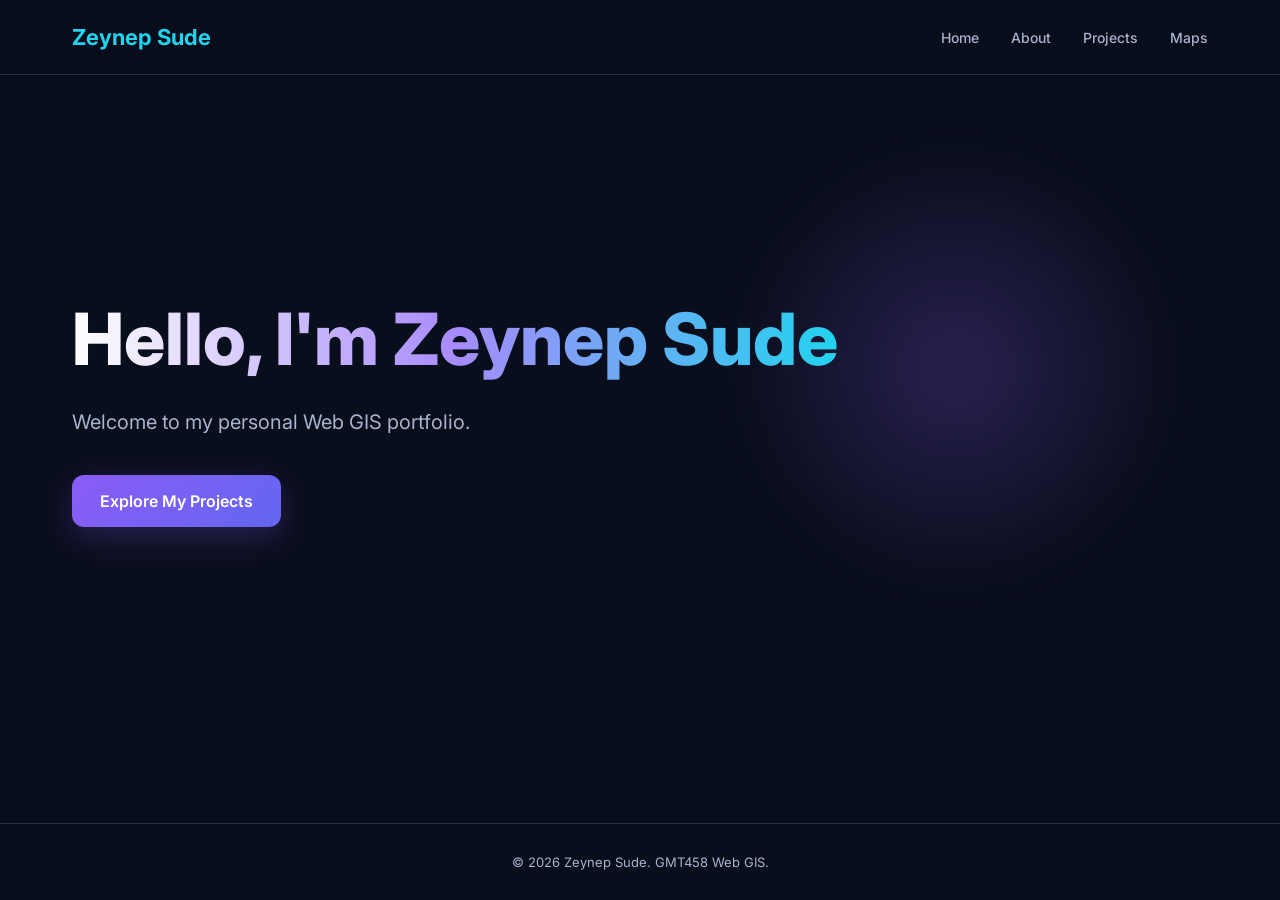
==== index.html @ 90a48ed6 "Create Home and About portfolio pages" ====
<!DOCTYPE html>
<html lang="en">
<head>
    <meta charset="UTF-8">
    <meta name="viewport" content="width=device-width, initial-scale=1.0">
    <title>Zeynep Sude | Personal Portfolio</title>
    <link rel="stylesheet" href="css/style.css">
</head>
<body>

    <header>
        <nav>
            <h2>Zeynep Sude</h2>

            <ul>
                <li><a href="index.html">Home</a></li>
                <li><a href="about.html">About</a></li>
                <li><a href="projects.html">Projects</a></li>
                <li><a href="maps.html">Maps</a></li>
            </ul>
        </nav>
    </header>

    <main>
        <section class="hero">
            <h1>Hello, I'm Zeynep Sude</h1>
            <p>Welcome to my personal Web GIS portfolio.</p>
            <a href="projects.html">Explore My Projects</a>
        </section>
    </main>

    <footer>
        <p>© 2026 Zeynep Sude. GMT458 Web GIS.</p>
    </footer>

</body>
</html>
---- css/style.css ----
@import url('https://fonts.googleapis.com/css2?family=Inter:wght@400;500;600;700;800&display=swap');

:root {
    --bg: #090e1c;
    --surface: #121b2e;
    --text: #f4f7ff;
    --muted: #a6b4cd;
    --accent: #8b5cf6;
    --cyan: #22d3ee;
}

* {
    margin: 0;
    padding: 0;
    box-sizing: border-box;
}

body {
    font-family: 'Inter', sans-serif;
    background: var(--bg);
    color: var(--text);
    min-height: 100vh;
    display: flex;
    flex-direction: column;
}

header {
    position: sticky;
    top: 0;
    z-index: 100;
    background: rgba(9, 14, 28, 0.85);
    backdrop-filter: blur(16px);
    border-bottom: 1px solid #243047;
}

nav {
    max-width: 1200px;
    margin: auto;
    padding: 24px 32px;
    display: flex;
    align-items: center;
    justify-content: space-between;
}

nav h2 {
    font-size: 22px;
    color: var(--cyan);
}

nav ul {
    display: flex;
    gap: 32px;
    list-style: none;
}

nav a {
    color: var(--muted);
    text-decoration: none;
    font-size: 14px;
    font-weight: 500;
    transition: color 0.3s ease;
}

nav a:hover {
    color: var(--cyan);
}

main {
    flex: 1;
}

.hero {
    max-width: 1200px;
    min-height: 75vh;
    margin: auto;
    padding: 100px 32px;
    display: flex;
    flex-direction: column;
    align-items: flex-start;
    justify-content: center;
    position: relative;
    isolation: isolate;
    animation: fadeInUp 1s ease both;
}

.hero::before {
    content: "";
    position: absolute;
    width: 450px;
    height: 450px;
    right: 5%;
    top: 10%;
    z-index: -1;
    background: radial-gradient(
        circle,
        rgba(139, 92, 246, 0.25),
        transparent 70%
    );
    filter: blur(25px);
    pointer-events: none;
}

.hero h1 {
    font-size: clamp(38px, 6vw, 72px);
    font-weight: 800;
    line-height: 1.15;
    max-width: 850px;
    margin-bottom: 24px;
    background: linear-gradient(90deg, #ffffff, #a78bfa, #22d3ee);
    background-clip: text;
    -webkit-background-clip: text;
    -webkit-text-fill-color: transparent;
}

.hero p {
    font-size: 20px;
    color: var(--muted);
    line-height: 1.7;
    margin-bottom: 36px;
}

.hero a {
    display: inline-block;
    background: linear-gradient(135deg, var(--accent), #6366f1);
    color: white;
    padding: 16px 28px;
    border-radius: 12px;
    font-weight: 600;
    text-decoration: none;
    box-shadow: 0 10px 35px rgba(139, 92, 246, 0.25);
    transition: transform 0.3s ease, box-shadow 0.3s ease;
}

.hero a:hover {
    transform: translateY(-5px);
    box-shadow: 0 15px 40px rgba(139, 92, 246, 0.4);
}

footer {
    padding: 30px;
    text-align: center;
    border-top: 1px solid #243047;
    color: var(--muted);
    font-size: 13px;
}

@keyframes fadeInUp {
    from {
        opacity: 0;
        transform: translateY(30px);
    }
    to {
        opacity: 1;
        transform: translateY(0);
    }
}

@media (max-width: 650px) {
    nav {
        flex-direction: column;
        gap: 20px;
        padding: 20px;
    }

    nav ul {
        flex-wrap: wrap;
        justify-content: center;
        gap: 18px;
    }

    .hero {
        padding: 70px 24px;
        min-height: 65vh;
    }

    .hero p {
        font-size: 17px;
    }
}

@media (prefers-reduced-motion: reduce) {
    *, *::before, *::after {
        animation-duration: 0.01ms !important;
        transition-duration: 0.01ms !important;
    }
}
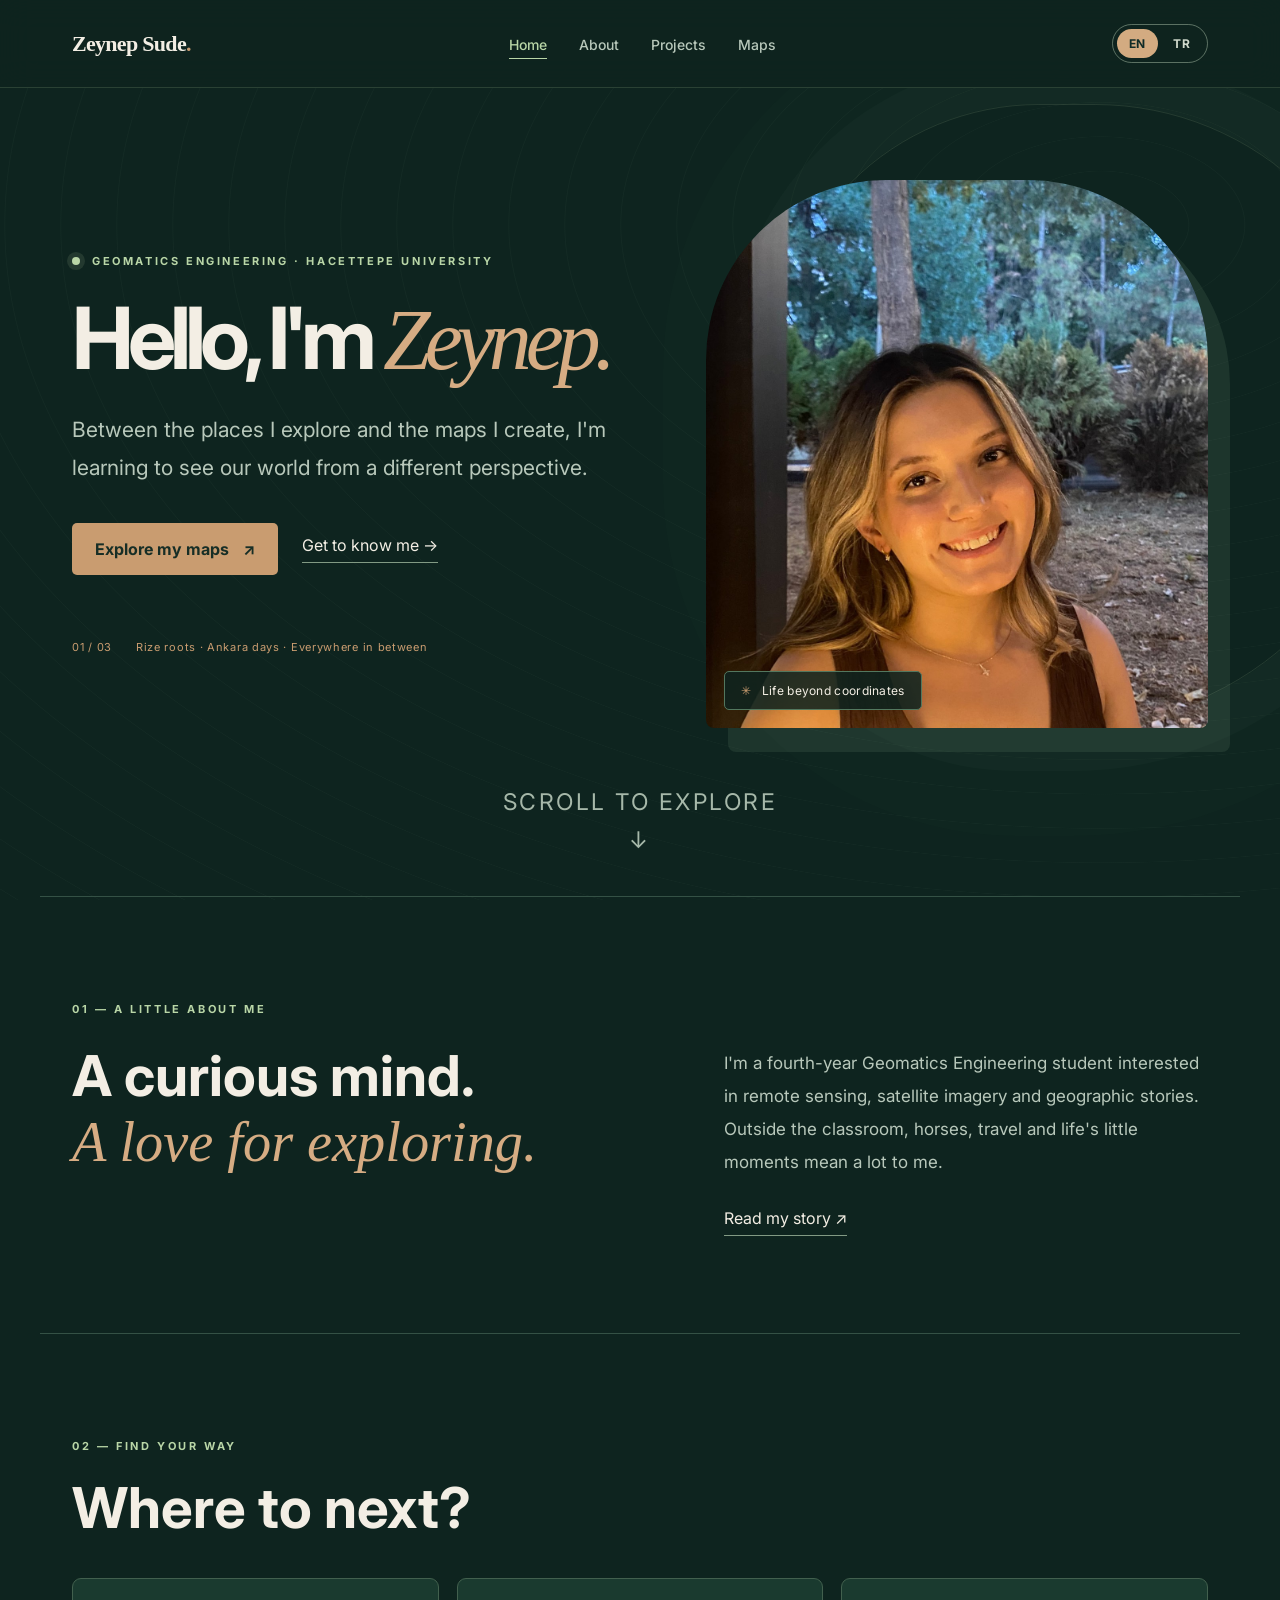
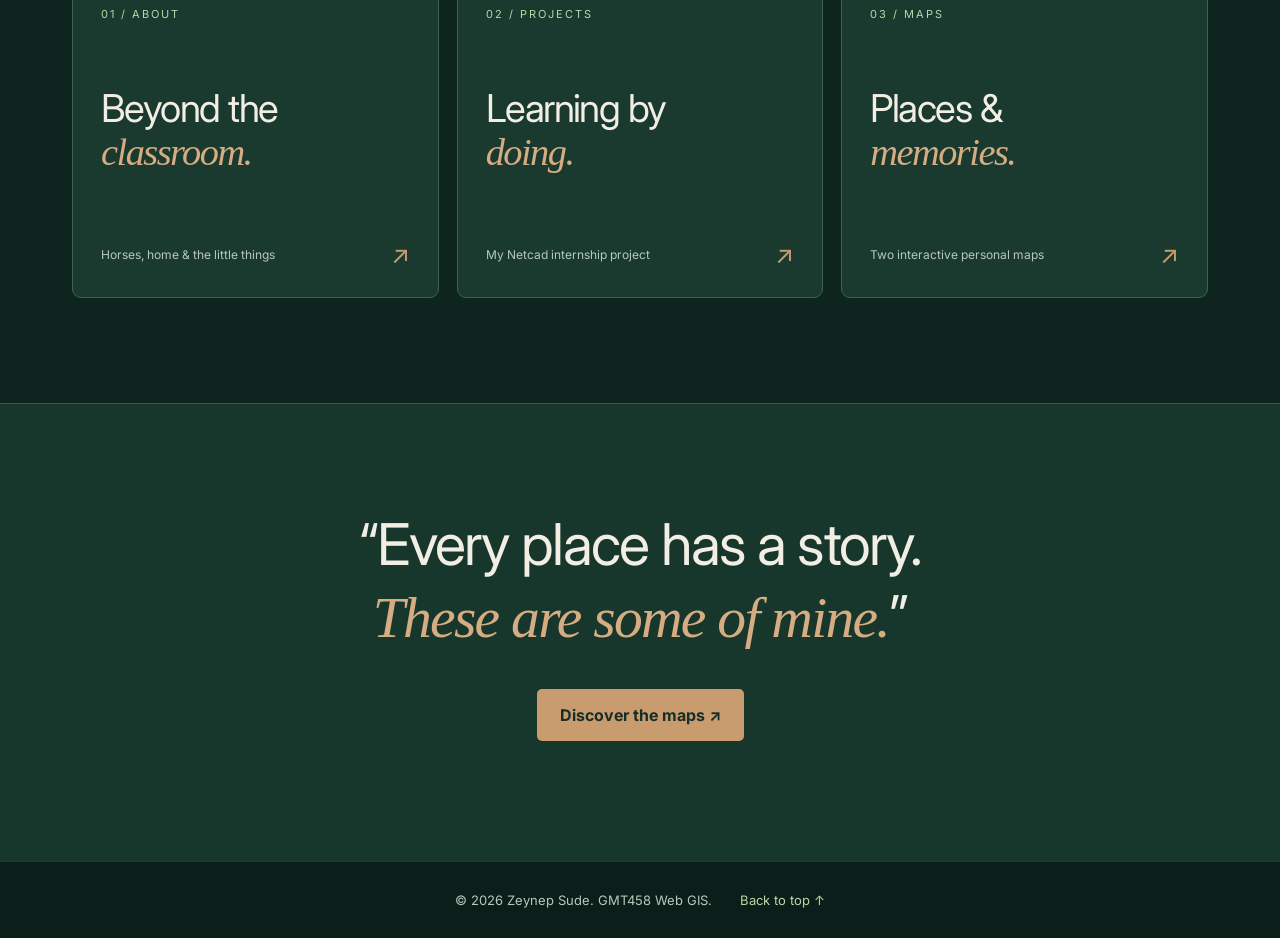
==== commit 87e2f4d7: "Finalize bilingual Web GIS portfolio" ====
--- a/index.html
+++ b/index.html
@@ -1,38 +1,53 @@
+<!DOCTYPE html>
 
-<!DOCTYPE html>
 <html lang="en">
 <head>
-    <meta charset="UTF-8">
-    <meta name="viewport" content="width=device-width, initial-scale=1.0">
-    <title>Zeynep Sude | Personal Portfolio</title>
-    <link rel="stylesheet" href="css/style.css">
-</head>
+<meta charset="utf-8"/>
+<meta content="width=device-width, initial-scale=1.0" name="viewport"/>
+<meta content="Zeynep Sude — geomatics engineering, remote sensing and places that matter." name="description"/>
+<title>Zeynep Sude | Geo Explorer</title>
+<link href="css/style.css" rel="stylesheet"/>
+<link href="css/geo-explorer.css" rel="stylesheet"/>
+<script defer="" src="js/geo-effects.js"></script>
+<link href="css/language-ui.css" rel="stylesheet"/><script defer="True" src="js/language.js"></script></head>
 <body>
-
-    <header>
-        <nav>
-            <h2>Zeynep Sude</h2>
-
-            <ul>
-                <li><a href="index.html">Home</a></li>
-                <li><a href="about.html">About</a></li>
-                <li><a href="projects.html">Projects</a></li>
-                <li><a href="maps.html">Maps</a></li>
-            </ul>
-        </nav>
-    </header>
-
-    <main>
-        <section class="hero">
-            <h1>Hello, I'm Zeynep Sude</h1>
-            <p>Welcome to my personal Web GIS portfolio.</p>
-            <a href="projects.html">Explore My Projects</a>
-        </section>
-    </main>
-
-    <footer>
-        <p>© 2026 Zeynep Sude. GMT458 Web GIS.</p>
-    </footer>
-
+<header>
+<nav aria-label="Main navigation">
+<h2>Zeynep Sude<span class="geo-brand-dot">.</span></h2>
+<ul>
+<li><a aria-current="page" class="active" href="index.html"><span data-i18n="Home">Home</span></a></li>
+<li><a href="about.html"><span data-i18n="About">About</span></a></li>
+<li><a href="projects.html"><span data-i18n="Projects">Projects</span></a></li>
+<li><a href="maps.html"><span data-i18n="Maps">Maps</span></a></li>
+</ul>
+<div aria-label="Website language" class="lang-switch" role="group"><button aria-pressed="true" data-lang="en" type="button">EN</button><button aria-pressed="false" data-lang="tr" type="button">TR</button></div></nav>
+</header>
+<main class="geo-home">
+<section aria-labelledby="hero-heading" class="geo-hero">
+<div class="geo-hero-copy">
+<p class="geo-eyebrow"><span aria-hidden="true" class="geo-pulse"></span> <span data-i18n="GEOMATICS ENGINEERING · HACETTEPE UNIVERSITY">GEOMATICS ENGINEERING · HACETTEPE UNIVERSITY</span></p>
+<h1 id="hero-heading"><span data-i18n="Hello, I'm">Hello, I'm</span> <em><span data-i18n="Zeynep.">Zeynep.</span></em></h1>
+<p class="geo-lead"><span data-i18n="Between the places I explore and the maps I create, I'm learning to see our world from a different perspective.">Between the places I explore and the maps I create, I'm learning to see our world from a different perspective.</span></p>
+<div class="geo-hero-actions"><a class="geo-primary" href="maps.html"><span data-i18n="Explore my maps">Explore my maps</span> <span aria-hidden="true">↗</span></a><a class="geo-secondary" href="about.html"><span data-i18n="Get to know me">Get to know me</span> <span aria-hidden="true">→</span></a></div>
+<div class="geo-micro"><span>01 / 03</span><span><span data-i18n="Rize roots · Ankara days · Everywhere in between">Rize roots · Ankara days · Everywhere in between</span></span></div>
+</div>
+<figure class="geo-hero-photo"><img alt="Zeynep Sude outdoors" fetchpriority="high" src="images/portrait.jpg"/><figcaption><span aria-hidden="true" class="geo-caption-icon">✳</span> <span data-i18n="Life beyond coordinates">Life beyond coordinates</span></figcaption></figure>
+</section>
+<div aria-hidden="true" class="geo-scroll-cue"><span data-i18n="SCROLL TO EXPLORE">SCROLL TO EXPLORE</span> <span>↓</span></div>
+<section aria-labelledby="geo-about-heading" class="geo-intro-section geo-reveal">
+<div class="geo-section-index"><span data-i18n="01 — A LITTLE ABOUT ME">01 — A LITTLE ABOUT ME</span></div>
+<div class="geo-intro-split"><h2 id="geo-about-heading"><span data-i18n="A curious mind.">A curious mind.</span><br/><em><span data-i18n="A love for exploring.">A love for exploring.</span></em></h2><div><p><span data-i18n="I'm a fourth-year Geomatics Engineering student interested in remote sensing, satellite imagery and geographic stories. Outside the classroom, horses, travel and life's little moments mean a lot to me.">I'm a fourth-year Geomatics Engineering student interested in remote sensing, satellite imagery and geographic stories. Outside the classroom, horses, travel and life's little moments mean a lot to me.</span></p><a class="geo-text-link" href="about.html"><span data-i18n="Read my story ↗">Read my story ↗</span></a></div></div>
+</section>
+<section aria-labelledby="geo-discover-heading" class="geo-links-section geo-reveal">
+<div class="geo-section-index"><span data-i18n="02 — FIND YOUR WAY">02 — FIND YOUR WAY</span></div><h2 id="geo-discover-heading"><span data-i18n="Where to next?">Where to next?</span></h2>
+<div class="geo-feature-grid">
+<a class="geo-feature-card" href="about.html"><span class="geo-feature-count"><span data-i18n="01 / ABOUT">01 / ABOUT</span></span><span class="geo-feature-title"><span data-i18n="Beyond the">Beyond the</span> <em><span data-i18n="classroom.">classroom.</span></em></span><span class="geo-feature-bottom"><span data-i18n="Horses, home &amp; the little things">Horses, home &amp; the little things</span> <b aria-hidden="true">↗</b></span></a>
+<a class="geo-feature-card" href="projects.html"><span class="geo-feature-count"><span data-i18n="02 / PROJECTS">02 / PROJECTS</span></span><span class="geo-feature-title"><span data-i18n="Learning by">Learning by</span> <em><span data-i18n="doing.">doing.</span></em></span><span class="geo-feature-bottom"><span data-i18n="My Netcad internship project">My Netcad internship project</span> <b aria-hidden="true">↗</b></span></a>
+<a class="geo-feature-card" href="maps.html"><span class="geo-feature-count"><span data-i18n="03 / MAPS">03 / MAPS</span></span><span class="geo-feature-title"><span data-i18n="Places &amp;">Places &amp;</span> <em><span data-i18n="memories.">memories.</span></em></span><span class="geo-feature-bottom"><span data-i18n="Two interactive personal maps">Two interactive personal maps</span> <b aria-hidden="true">↗</b></span></a>
+</div>
+</section>
+<section class="geo-quote-section geo-reveal"><p><span data-i18n="“Every place has a story.">“Every place has a story.</span><br/><em><span data-i18n="These are some of mine.">These are some of mine.</span></em>”</p><a class="geo-primary" href="maps.html"><span data-i18n="Discover the maps ↗">Discover the maps ↗</span></a></section>
+</main>
+<footer><p><span data-i18n="© 2026 Zeynep Sude. GMT458 Web GIS.">© 2026 Zeynep Sude. GMT458 Web GIS.</span></p><a href="#hero-heading"><span data-i18n="Back to top ↑">Back to top ↑</span></a></footer>
 </body>
-</html>
+</html>
--- a/css/geo-explorer.css
+++ b/css/geo-explorer.css
@@ -0,0 +1,33 @@
+/* Geo Explorer: shared design layer. Loaded AFTER page-specific CSS. */
+:root{--bg:#0e241f;--surface:#19382e;--text:#f3eee4;--muted:#b8c8bb;--accent:#c99c70;--cyan:#b9d6a7}
+html{scroll-behavior:smooth;scroll-padding-top:100px}
+body{background:var(--bg);color:var(--text)}
+body::before{content:"";position:fixed;inset:0;pointer-events:none;z-index:-1;opacity:.17;background:repeating-radial-gradient(ellipse at 86% 25%,transparent 0 31px,rgba(191,216,179,.2) 32px,transparent 33px,transparent 56px)}
+header{background:rgba(14,36,31,.93);border-bottom:1px solid rgba(186,213,165,.17);backdrop-filter:blur(16px)}
+nav{max-width:1200px}nav h2{color:var(--text);font-family:Georgia,serif;font-weight:600;letter-spacing:-.7px}nav a.active,nav a:hover{color:var(--cyan)}nav a.active{border-bottom:1px solid var(--cyan);padding-bottom:5px}.geo-brand-dot{color:var(--accent)}
+footer{background:#0b1e1a;border-top:1px solid rgba(186,213,165,.15);display:flex;justify-content:center;align-items:center;gap:28px;flex-wrap:wrap}footer a{color:var(--cyan);text-decoration:none}
+/* Heading style adjustments across existing pages */
+.about-hero-copy h1,.projects-intro h1,.maps-intro h1,.geo-home h1{letter-spacing:-.05em}
+.about-hero-copy h1 span,.projects-intro h1 span,.maps-intro h1 span{color:var(--accent)!important}
+.about-eyebrow,.project-label,.maps-kicker{color:var(--cyan)!important}
+.about-section h2,.projects-section h2,.table-section h2,.map-heading h2,.how-it-works h2{letter-spacing:-.03em}
+.project-card,.about-study-card,.about-cat-gallery figure,.interest-card,.explain-grid article,.place-details{border-color:#345244!important;box-shadow:0 8px 24px rgba(0,0,0,.12)}
+.project-card:hover{border-color:var(--accent)!important}
+.project-tag,.map-pill{background:#294a3d!important;color:#d9e8d0!important;border-color:#486958!important}
+.interests-table,.interests-table th{background:#19382e!important}.interests-table th{color:#cfdfba!important}.interests-table td{border-color:#315443!important}.interests-table tbody tr:hover{background:#2b4b3d!important}
+.map-shell{border-color:#476958!important}.map-overlay-note{color:#153529!important}.map-explainer code{color:#d4dca8!important}
+/* Avoid modifying Leaflet/OpenLayers positioning, transforms, and image sizes. */
+/* New editorial homepage */
+.geo-home{overflow:hidden}.geo-hero{max-width:1200px;margin:auto;min-height:690px;padding:92px 32px 50px;display:grid;grid-template-columns:1.07fr .93fr;gap:5%;align-items:center;position:relative}
+.geo-hero::before{content:"";position:absolute;pointer-events:none;width:620px;height:620px;right:-155px;top:16px;border:1px solid rgba(189,213,168,.13);border-radius:47% 53% 57% 43%;box-shadow:0 0 0 45px rgba(191,216,179,.018),0 0 0 110px rgba(191,216,179,.012);animation:geo-orbit 24s linear infinite}
+.geo-hero-copy,.geo-hero-photo{position:relative;z-index:1}.geo-eyebrow,.geo-section-index{font-size:11px;font-weight:700;letter-spacing:2.6px;color:var(--cyan)}.geo-eyebrow{display:flex;align-items:center;gap:12px}.geo-pulse{width:8px;height:8px;border-radius:50%;background:var(--cyan);box-shadow:0 0 0 5px rgba(185,214,167,.12);animation:geo-breathe 2s ease-in-out infinite}
+.geo-hero h1{font-size:clamp(56px,6.7vw,102px);line-height:1.02;letter-spacing:-.07em;margin:27px 0}.geo-hero h1 em,.geo-intro-split h2 em,.geo-feature-title em,.geo-quote-section em{font-family:Georgia,serif;font-weight:400;color:#d6ac83}.geo-lead{font-size:clamp(17px,2vw,21px);line-height:1.8;max-width:560px;color:var(--muted)}.geo-hero-actions{display:flex;gap:24px;align-items:center;flex-wrap:wrap;margin-top:36px}.geo-primary{display:inline-flex;align-items:center;justify-content:center;gap:14px;text-decoration:none;background:#c99c70;color:#172e26;padding:16px 23px;border-radius:5px;font-weight:700;transition:transform .25s,background .25s}.geo-primary:hover{transform:translateY(-4px);background:#e5b38b}.geo-secondary,.geo-text-link{color:var(--text);text-decoration:none;border-bottom:1px solid #829a84;padding-bottom:7px;transition:color .2s}.geo-secondary:hover,.geo-text-link:hover{color:#d6ac83}.geo-micro{display:flex;gap:24px;flex-wrap:wrap;margin-top:65px;font-size:11px;color:#a8baa9;letter-spacing:.7px}.geo-micro span:first-child{color:var(--accent)}
+.geo-hero-photo{margin:0;align-self:stretch;max-height:570px;min-height:470px;border-radius:180px 180px 8px 8px;overflow:hidden;box-shadow:22px 24px 0 rgba(166,202,165,.10)}.geo-hero-photo img{width:100%;height:100%;object-fit:cover;object-position:center 34%;display:block;transition:transform .7s}.geo-hero-photo:hover img{transform:scale(1.045)}.geo-hero-photo figcaption{position:absolute;bottom:18px;left:18px;padding:11px 16px;background:rgba(14,36,31,.86);border:1px solid #53775e;border-radius:5px;font-size:12px;letter-spacing:.3px}.geo-caption-icon{color:var(--accent);margin-right:7px}
+.geo-scroll-cue{text-align:center;font-size:10px;letter-spacing:2.5px;color:#a6b8a9;margin:0 auto 42px}.geo-scroll-cue span{display:block;font-size:23px;margin-top:10px;animation:geo-bob 2s ease-in-out infinite}
+.geo-intro-section,.geo-links-section{max-width:1200px;margin:0 auto;padding:105px 32px;border-top:1px solid #345145}.geo-intro-split{display:grid;grid-template-columns:1.1fr .9fr;gap:60px;margin-top:28px;align-items:start}.geo-intro-split h2,.geo-links-section h2{font-size:clamp(36px,4.4vw,60px);line-height:1.15}.geo-intro-split p{color:var(--muted);line-height:1.95;margin:3px 0 28px;font-size:17px}.geo-links-section h2{margin:23px 0 38px}.geo-feature-grid{display:grid;grid-template-columns:repeat(3,minmax(0,1fr));gap:18px}.geo-feature-card{min-height:320px;display:flex;flex-direction:column;justify-content:space-between;background:#1a3a2f;border:1px solid #42604e;border-radius:9px;padding:28px;color:var(--text);text-decoration:none;transition:transform .3s,border-color .3s,background .3s}.geo-feature-card:hover{transform:translateY(-9px);background:#24473a;border-color:#c99c70}.geo-feature-count{font-size:11px;letter-spacing:2px;color:var(--cyan)}.geo-feature-title{font-size:clamp(27px,3vw,39px);line-height:1.16;letter-spacing:-.04em}.geo-feature-title em{display:block}.geo-feature-bottom{display:flex;align-items:center;justify-content:space-between;font-size:12px;color:var(--muted)}.geo-feature-bottom b{color:var(--accent);font-size:25px;font-weight:400}.geo-quote-section{text-align:center;padding:105px 24px 120px;background:#17372d;border-top:1px solid #35594a}.geo-quote-section p{font-size:clamp(30px,4.5vw,62px);line-height:1.24;letter-spacing:-.03em;margin-bottom:36px}.geo-quote-section .geo-primary{margin:auto}
+/* Motion only when JS opt-in has run; graceful fallback without JS */
+.geo-motion-ready .geo-reveal{opacity:0;transform:translateY(28px);transition:opacity .75s ease,transform .75s ease}.geo-motion-ready .geo-reveal.geo-visible{opacity:1;transform:none}.geo-scroll-progress{position:fixed;top:0;left:0;z-index:9999;width:100%;height:3px;transform:scaleX(0);transform-origin:left;background:#d6ac83;pointer-events:none}
+@keyframes geo-breathe{50%{box-shadow:0 0 0 11px rgba(185,214,167,0)}}@keyframes geo-bob{50%{transform:translateY(7px)}}@keyframes geo-orbit{to{transform:rotate(360deg)}}
+@media(max-width:820px){.geo-hero{grid-template-columns:1fr;min-height:auto;padding-top:65px;gap:55px}.geo-hero-photo{max-height:560px;min-height:380px;width:min(100%,500px);justify-self:center}.geo-intro-split{grid-template-columns:1fr;gap:24px}.geo-feature-grid{grid-template-columns:1fr}.geo-feature-card{min-height:235px}.geo-micro{margin-top:35px}}
+@media(max-width:650px){.geo-hero{padding:50px 24px}.geo-hero h1{font-size:clamp(46px,12vw,72px)}.geo-hero-photo{min-height:345px}.geo-intro-section,.geo-links-section{padding:70px 24px}.geo-scroll-cue{margin:18px auto 42px}nav{gap:18px}}
+@media(prefers-reduced-motion:reduce){html{scroll-behavior:auto}.geo-hero::before,.geo-pulse,.geo-scroll-cue span{animation:none}.geo-feature-card,.geo-primary,.geo-hero-photo img{transition:none}.geo-motion-ready .geo-reveal{opacity:1;transform:none;transition:none}}
--- a/css/language-ui.css
+++ b/css/language-ui.css
@@ -0,0 +1,10 @@
+/* language switch and subtle presentation improvements */
+.lang-switch{display:inline-flex;align-items:center;gap:3px;border:1px solid rgba(188,209,185,.45);border-radius:999px;padding:4px;margin-left:18px;flex-shrink:0}
+.lang-switch button{appearance:none;border:0;border-radius:999px;background:transparent;color:#d0d9cc;font:inherit;font-size:12px;font-weight:700;letter-spacing:.07em;padding:7px 12px;cursor:pointer;transition:background .2s,color .2s}
+.lang-switch button.is-active{background:#d3ab81;color:#102b27}
+.lang-switch button:focus-visible{outline:2px solid #e9bd83;outline-offset:3px}
+.memory-card,.hobby-card{will-change:transform}
+.memory-image img,.hobby-photo img{transition:transform .45s ease}
+.memory-image img{object-position:center center}
+@media(max-width:720px){header nav{display:flex;flex-wrap:wrap;justify-content:space-between;gap:10px} header nav ul{display:flex;flex-wrap:wrap;gap:10px} .lang-switch{margin-left:0} .lang-switch button{padding:6px 10px}}
+@media(prefers-reduced-motion:reduce){.memory-card,.hobby-card,.memory-image img,.hobby-photo img{transition:none!important;transform:none!important}}
